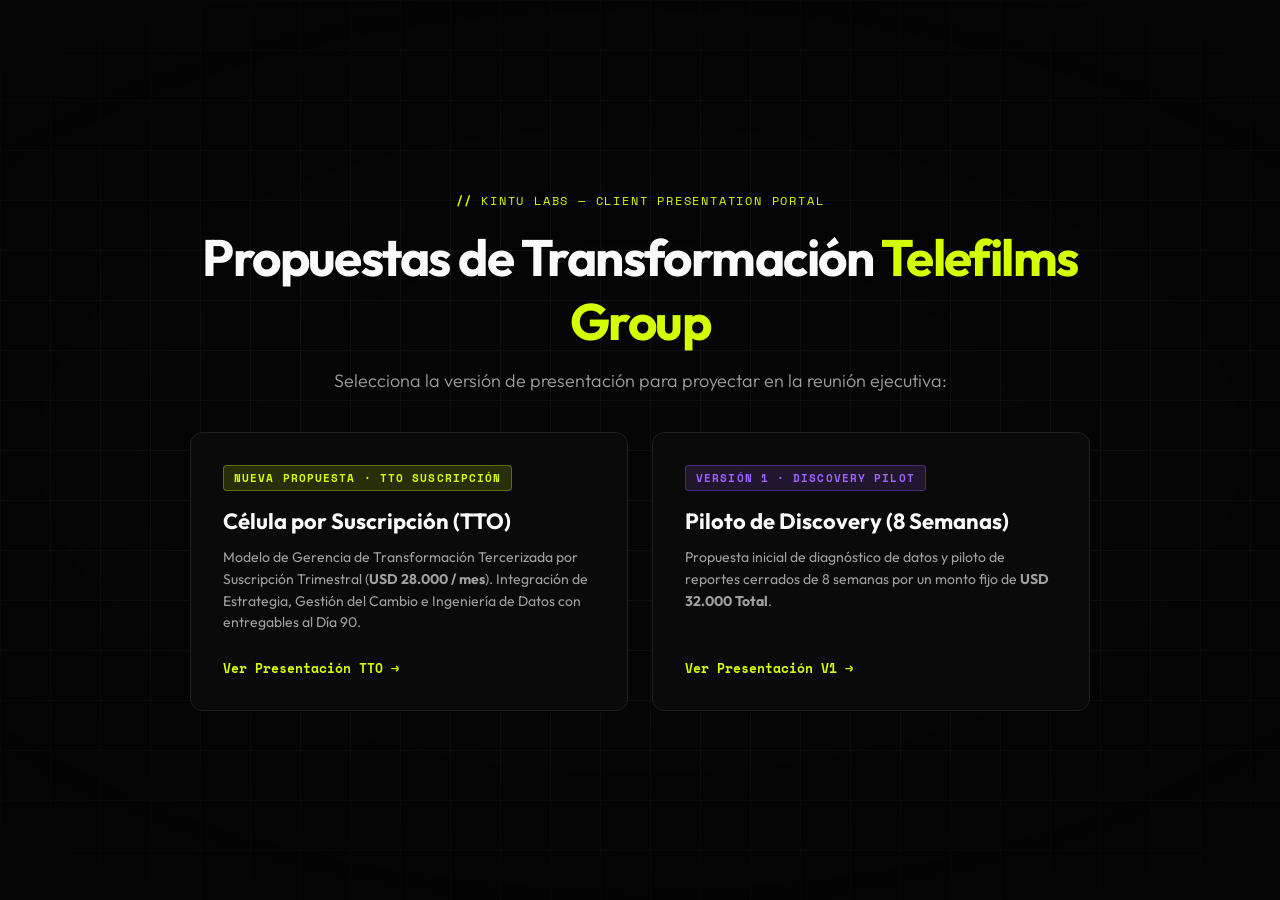
==== telefilms-lorena/index.html @ db0dabd0 "Add Telefilms commercial proposal web presentation (propuesta_comercial_telefims_kintu.html)" ====
<!DOCTYPE html>
<html lang="es">
<head>
<meta charset="UTF-8">
<meta name="viewport" content="width=device-width, initial-scale=1.0">
<title>Kintu Labs — Telefilms Group · Portal de Presentaciones</title>
<link rel="preconnect" href="https://fonts.googleapis.com">
<link rel="preconnect" href="https://fonts.gstatic.com" crossorigin>
<link href="https://fonts.googleapis.com/css2?family=Outfit:wght@300;400;500;600;700;800&family=Space+Mono:wght@400;700&display=swap" rel="stylesheet">
<style>
:root {
  --void: #050505;
  --void-elevated: #0A0A0A;
  --void-surface: #111111;
  --void-border: #1F1F1F;
  --optical: #FAFAFA;
  --optical-muted: #A0A0A0;
  --accent: #D4FF00;
  --accent-purple: #A060FF;
  --font-display: 'Outfit', sans-serif;
  --font-mono: 'Space Mono', monospace;
}

*, *::before, *::after { margin: 0; padding: 0; box-sizing: border-box; }

body {
  width: 100vw;
  height: 100vh;
  background: var(--void);
  color: var(--optical);
  font-family: var(--font-display);
  display: flex;
  flex-direction: column;
  align-items: center;
  justify-content: center;
  padding: 40px;
  overflow: hidden;
}

.tech-grid {
  position: fixed;
  inset: 0;
  z-index: 0;
  pointer-events: none;
  background-image:
    linear-gradient(to right, #161616 1px, transparent 1px),
    linear-gradient(to bottom, #161616 1px, transparent 1px);
  background-size: 50px 50px;
  opacity: 0.65;
}

.tech-grid::after {
  content: '';
  position: absolute;
  inset: 0;
  background: radial-gradient(ellipse 85% 65% at 50% 50%, transparent 35%, var(--void) 100%);
}

.container {
  position: relative;
  z-index: 1;
  max-width: 900px;
  width: 100%;
  text-align: center;
}

.tag {
  font-family: var(--font-mono);
  font-size: 12px;
  letter-spacing: 0.15em;
  text-transform: uppercase;
  color: var(--accent);
  margin-bottom: 16px;
  display: inline-flex;
  align-items: center;
  gap: 8px;
}

.tag::before {
  content: '//';
  font-weight: 700;
  color: var(--accent);
}

h1 {
  font-size: clamp(32px, 4vw, 56px);
  font-weight: 700;
  letter-spacing: -0.03em;
  margin-bottom: 16px;
}

.em { color: var(--accent); }

p.subtitle {
  font-size: 18px;
  color: var(--optical-muted);
  font-weight: 300;
  margin-bottom: 40px;
  max-width: 700px;
  margin-left: auto;
  margin-right: auto;
}

.grid {
  display: grid;
  grid-template-columns: repeat(2, 1fr);
  gap: 24px;
  text-align: left;
}

.card-link {
  background: var(--void-elevated);
  border: 1px solid var(--void-border);
  border-radius: 12px;
  padding: 32px;
  text-decoration: none;
  color: var(--optical);
  transition: all 0.3s cubic-bezier(0.22, 1, 0.36, 1);
  display: flex;
  flex-direction: column;
  justify-content: space-between;
  position: relative;
  overflow: hidden;
}

.card-link:hover {
  border-color: var(--accent);
  transform: translateY(-4px);
  background: linear-gradient(145deg, var(--void-elevated), rgba(212, 255, 0, 0.04));
}

.badge {
  font-family: var(--font-mono);
  font-size: 11px;
  font-weight: 700;
  letter-spacing: 0.1em;
  text-transform: uppercase;
  padding: 4px 10px;
  border-radius: 4px;
  display: inline-block;
  margin-bottom: 16px;
}

.badge-new { background: rgba(212, 255, 0, 0.15); color: var(--accent); border: 1px solid rgba(212, 255, 0, 0.3); }
.badge-v1 { background: rgba(160, 96, 255, 0.15); color: var(--accent-purple); border: 1px solid rgba(160, 96, 255, 0.3); }

.card-title {
  font-size: 22px;
  font-weight: 700;
  margin-bottom: 12px;
}

.card-desc {
  font-size: 14px;
  color: var(--optical-muted);
  line-height: 1.55;
  margin-bottom: 24px;
}

.card-cta {
  font-family: var(--font-mono);
  font-size: 13px;
  font-weight: 700;
  color: var(--accent);
  display: flex;
  align-items: center;
  gap: 8px;
}

</style>
</head>
<body>

<div class="tech-grid"></div>

<div class="container">
  <div class="tag">Kintu Labs — Client Presentation Portal</div>
  <h1>Propuestas de Transformación <span class="em">Telefilms Group</span></h1>
  <p class="subtitle">Selecciona la versión de presentación para proyectar en la reunión ejecutiva:</p>

  <div class="grid">
    <!-- OPCIÓN NUEVA: TTO -->
    <a href="presentacion_tto.html" class="card-link">
      <div>
        <span class="badge badge-new">NUEVA PROPUESTA · TTO SUSCRIPCIÓN</span>
        <div class="card-title">Célula por Suscripción (TTO)</div>
        <div class="card-body card-desc">
          Modelo de Gerencia de Transformación Tercerizada por Suscripción Trimestral (<strong>USD 28.000 / mes</strong>). Integración de Estrategia, Gestión del Cambio e Ingeniería de Datos con entregables al Día 90.
        </div>
      </div>
      <div class="card-cta">Ver Presentación TTO →</div>
    </a>

    <!-- OPCIÓN ANTERIOR: V1 -->
    <a href="presentacion_lorena_v1.html" class="card-link">
      <div>
        <span class="badge badge-v1">VERSIÓN 1 · DISCOVERY PILOT</span>
        <div class="card-title">Piloto de Discovery (8 Semanas)</div>
        <div class="card-body card-desc">
          Propuesta inicial de diagnóstico de datos y piloto de reportes cerrados de 8 semanas por un monto fijo de <strong>USD 32.000 Total</strong>.
        </div>
      </div>
      <div class="card-cta">Ver Presentación V1 →</div>
    </a>
  </div>
</div>

</body>
</html>
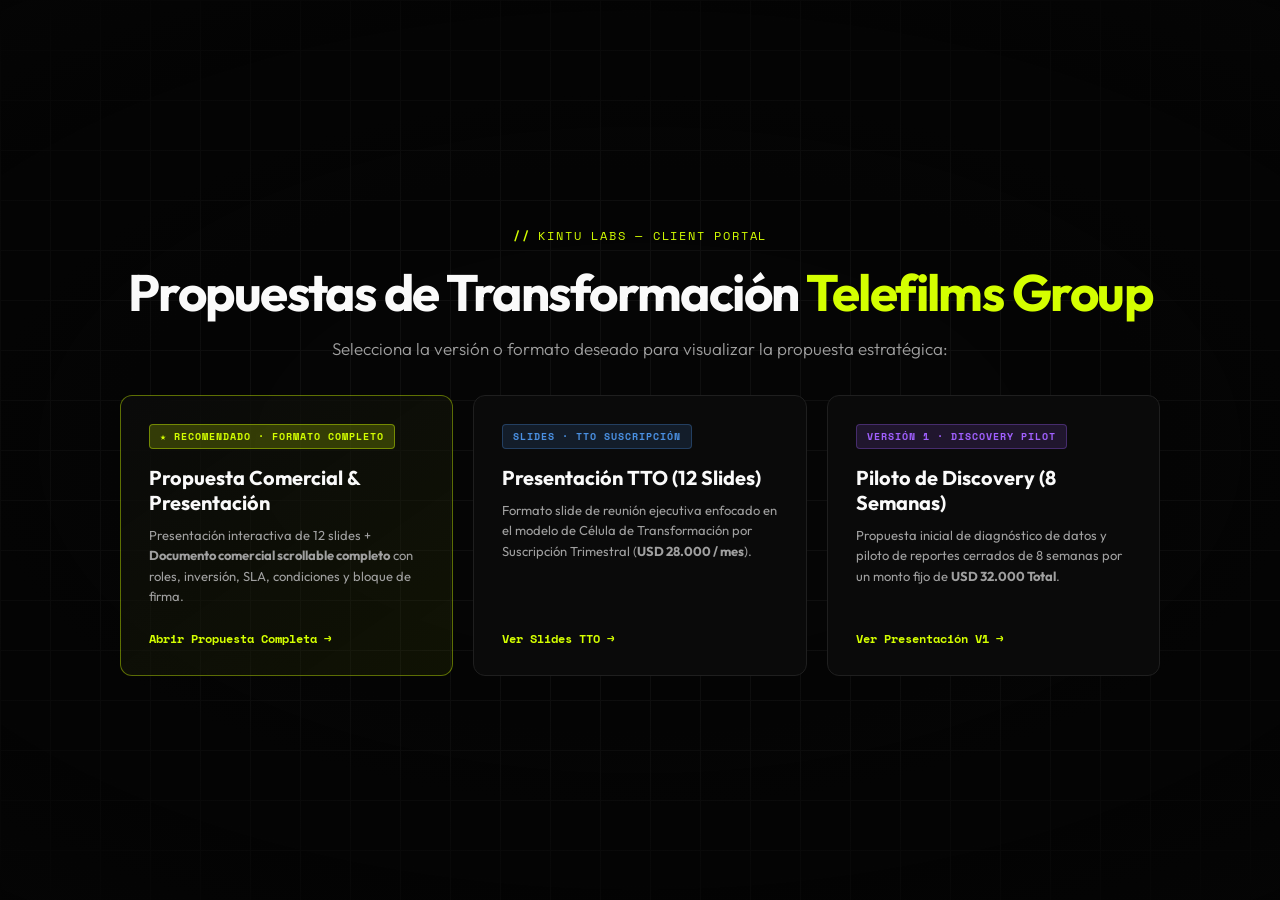
==== commit be7b4340: "Update portal index.html with links to presentacion_tto.html and propuesta_comercial_telefims_kintu." ====
--- a/telefilms-lorena/index.html
+++ b/telefilms-lorena/index.html
@@ -17,6 +17,7 @@
   --optical-muted: #A0A0A0;
   --accent: #D4FF00;
   --accent-purple: #A060FF;
+  --accent-blue: #4A90E2;
   --font-display: 'Outfit', sans-serif;
   --font-mono: 'Space Mono', monospace;
 }
@@ -25,7 +26,7 @@
 
 body {
   width: 100vw;
-  height: 100vh;
+  min-height: 100vh;
   background: var(--void);
   color: var(--optical);
   font-family: var(--font-display);
@@ -33,8 +34,8 @@
   flex-direction: column;
   align-items: center;
   justify-content: center;
-  padding: 40px;
-  overflow: hidden;
+  padding: 40px 20px;
+  overflow-x: hidden;
 }
 
 .tech-grid {
@@ -59,7 +60,7 @@
 .container {
   position: relative;
   z-index: 1;
-  max-width: 900px;
+  max-width: 1040px;
   width: 100%;
   text-align: center;
 }
@@ -83,36 +84,40 @@
 }
 
 h1 {
-  font-size: clamp(32px, 4vw, 56px);
+  font-size: clamp(32px, 4vw, 52px);
   font-weight: 700;
   letter-spacing: -0.03em;
-  margin-bottom: 16px;
+  margin-bottom: 14px;
 }
 
 .em { color: var(--accent); }
 
 p.subtitle {
-  font-size: 18px;
+  font-size: 17px;
   color: var(--optical-muted);
   font-weight: 300;
-  margin-bottom: 40px;
-  max-width: 700px;
+  margin-bottom: 36px;
+  max-width: 740px;
   margin-left: auto;
   margin-right: auto;
 }
 
 .grid {
   display: grid;
-  grid-template-columns: repeat(2, 1fr);
-  gap: 24px;
+  grid-template-columns: repeat(3, 1fr);
+  gap: 20px;
   text-align: left;
+}
+
+@media (max-width: 900px) {
+  .grid { grid-template-columns: 1fr; }
 }
 
 .card-link {
   background: var(--void-elevated);
   border: 1px solid var(--void-border);
   border-radius: 12px;
-  padding: 32px;
+  padding: 28px;
   text-decoration: none;
   color: var(--optical);
   transition: all 0.3s cubic-bezier(0.22, 1, 0.36, 1);
@@ -129,9 +134,14 @@
   background: linear-gradient(145deg, var(--void-elevated), rgba(212, 255, 0, 0.04));
 }
 
+.card-link.highlight {
+  border-color: rgba(212, 255, 0, 0.4);
+  background: linear-gradient(145deg, var(--void-elevated), rgba(212, 255, 0, 0.06));
+}
+
 .badge {
   font-family: var(--font-mono);
-  font-size: 11px;
+  font-size: 10px;
   font-weight: 700;
   letter-spacing: 0.1em;
   text-transform: uppercase;
@@ -141,17 +151,18 @@
   margin-bottom: 16px;
 }
 
-.badge-new { background: rgba(212, 255, 0, 0.15); color: var(--accent); border: 1px solid rgba(212, 255, 0, 0.3); }
+.badge-featured { background: rgba(212, 255, 0, 0.2); color: var(--accent); border: 1px solid rgba(212, 255, 0, 0.4); }
+.badge-new { background: rgba(74, 144, 226, 0.15); color: var(--accent-blue); border: 1px solid rgba(74, 144, 226, 0.3); }
 .badge-v1 { background: rgba(160, 96, 255, 0.15); color: var(--accent-purple); border: 1px solid rgba(160, 96, 255, 0.3); }
 
 .card-title {
-  font-size: 22px;
-  font-weight: 700;
-  margin-bottom: 12px;
+  font-size: 20px;
+  font-weight: 700;
+  margin-bottom: 10px;
 }
 
 .card-desc {
-  font-size: 14px;
+  font-size: 13px;
   color: var(--optical-muted);
   line-height: 1.55;
   margin-bottom: 24px;
@@ -159,7 +170,7 @@
 
 .card-cta {
   font-family: var(--font-mono);
-  font-size: 13px;
+  font-size: 12px;
   font-weight: 700;
   color: var(--accent);
   display: flex;
@@ -174,24 +185,36 @@
 <div class="tech-grid"></div>
 
 <div class="container">
-  <div class="tag">Kintu Labs — Client Presentation Portal</div>
+  <div class="tag">Kintu Labs — Client Portal</div>
   <h1>Propuestas de Transformación <span class="em">Telefilms Group</span></h1>
-  <p class="subtitle">Selecciona la versión de presentación para proyectar en la reunión ejecutiva:</p>
+  <p class="subtitle">Selecciona la versión o formato deseado para visualizar la propuesta estratégica:</p>
 
   <div class="grid">
-    <!-- OPCIÓN NUEVA: TTO -->
+    <!-- OPCIÓN PRINCIPAL: PROPUESTA DUAL RECOMENDADA -->
+    <a href="propuesta_comercial_telefims_kintu.html" class="card-link highlight">
+      <div>
+        <span class="badge badge-featured">★ RECOMENDADO · FORMATO COMPLETO</span>
+        <div class="card-title">Propuesta Comercial & Presentación</div>
+        <div class="card-body card-desc">
+          Presentación interactiva de 12 slides + <strong>Documento comercial scrollable completo</strong> con roles, inversión, SLA, condiciones y bloque de firma.
+        </div>
+      </div>
+      <div class="card-cta">Abrir Propuesta Completa →</div>
+    </a>
+
+    <!-- OPCIÓN TTO SLIDES -->
     <a href="presentacion_tto.html" class="card-link">
       <div>
-        <span class="badge badge-new">NUEVA PROPUESTA · TTO SUSCRIPCIÓN</span>
-        <div class="card-title">Célula por Suscripción (TTO)</div>
+        <span class="badge badge-new">SLIDES · TTO SUSCRIPCIÓN</span>
+        <div class="card-title">Presentación TTO (12 Slides)</div>
         <div class="card-body card-desc">
-          Modelo de Gerencia de Transformación Tercerizada por Suscripción Trimestral (<strong>USD 28.000 / mes</strong>). Integración de Estrategia, Gestión del Cambio e Ingeniería de Datos con entregables al Día 90.
+          Formato slide de reunión ejecutiva enfocado en el modelo de Célula de Transformación por Suscripción Trimestral (<strong>USD 28.000 / mes</strong>).
         </div>
       </div>
-      <div class="card-cta">Ver Presentación TTO →</div>
+      <div class="card-cta">Ver Slides TTO →</div>
     </a>
 
-    <!-- OPCIÓN ANTERIOR: V1 -->
+    <!-- OPCIÓN V1 -->
     <a href="presentacion_lorena_v1.html" class="card-link">
       <div>
         <span class="badge badge-v1">VERSIÓN 1 · DISCOVERY PILOT</span>
